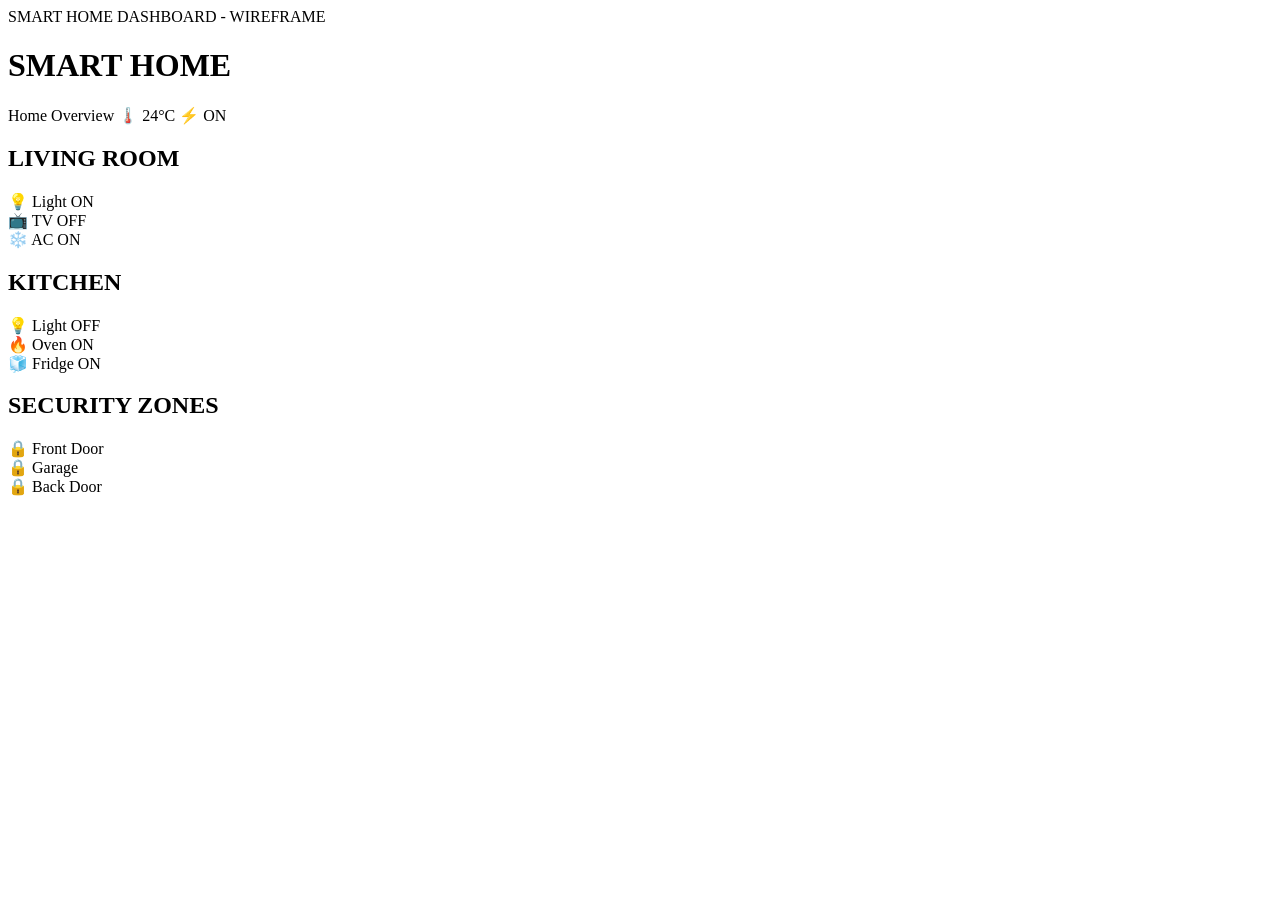
==== index.html @ 095a3918 "Add files via upload" ====
<!DOCTYPE html>
<html lang="en">
<head>
    <meta charset="UTF-8">
    <meta name="viewport" content="width=device-width, initial-scale=1.0">

    <title>Smart Home Dashboard</title>

    <link rel="stylesheet" href="style.css">
</head>

<body>

    <!-- Page Title -->
    <div class="wireframe-title">
        SMART HOME DASHBOARD - WIREFRAME
    </div>


    <!-- Main Dashboard -->
    <div class="dashboard">

        <!-- Header -->
        <header>
            <h1>SMART HOME</h1>

            <div class="overview">
                <span>Home Overview</span>
                <span>🌡️ 24°C</span>
                <span>⚡ ON</span>
            </div>
        </header>


        <!-- Living Room & Kitchen -->
        <div class="rooms">

            <!-- Living Room -->
            <section class="room">

                <h2>LIVING ROOM</h2>

                <div class="device" onclick="toggleDevice(this)">
                    <span class="icon">💡</span>
                    <span>Light</span>
                    <span class="status">ON</span>
                </div>

                <div class="device" onclick="toggleDevice(this)">
                    <span class="icon">📺</span>
                    <span>TV</span>
                    <span class="status">OFF</span>
                </div>

                <div class="device" onclick="toggleDevice(this)">
                    <span class="icon">❄️</span>
                    <span>AC</span>
                    <span class="status">ON</span>
                </div>

            </section>


            <!-- Kitchen -->
            <section class="room">

                <h2>KITCHEN</h2>

                <div class="device" onclick="toggleDevice(this)">
                    <span class="icon">💡</span>
                    <span>Light</span>
                    <span class="status">OFF</span>
                </div>

                <div class="device" onclick="toggleDevice(this)">
                    <span class="icon">🔥</span>
                    <span>Oven</span>
                    <span class="status">ON</span>
                </div>

                <div class="device" onclick="toggleDevice(this)">
                    <span class="icon">🧊</span>
                    <span>Fridge</span>
                    <span class="status">ON</span>
                </div>

            </section>

        </div>


        <!-- Security Zones -->
        <section class="security">

            <h2>SECURITY ZONES</h2>

            <div class="security-items">

                <div class="security-item">
                    <span>🔒</span>
                    <span>Front Door</span>
                </div>

                <div class="security-item">
                    <span>🔒</span>
                    <span>Garage</span>
                </div>

                <div class="security-item">
                    <span>🔒</span>
                    <span>Back Door</span>
                </div>

            </div>

        </section>

    </div>


    <!-- JavaScript -->
    <script src="script.js"></script>

</body>
</html>
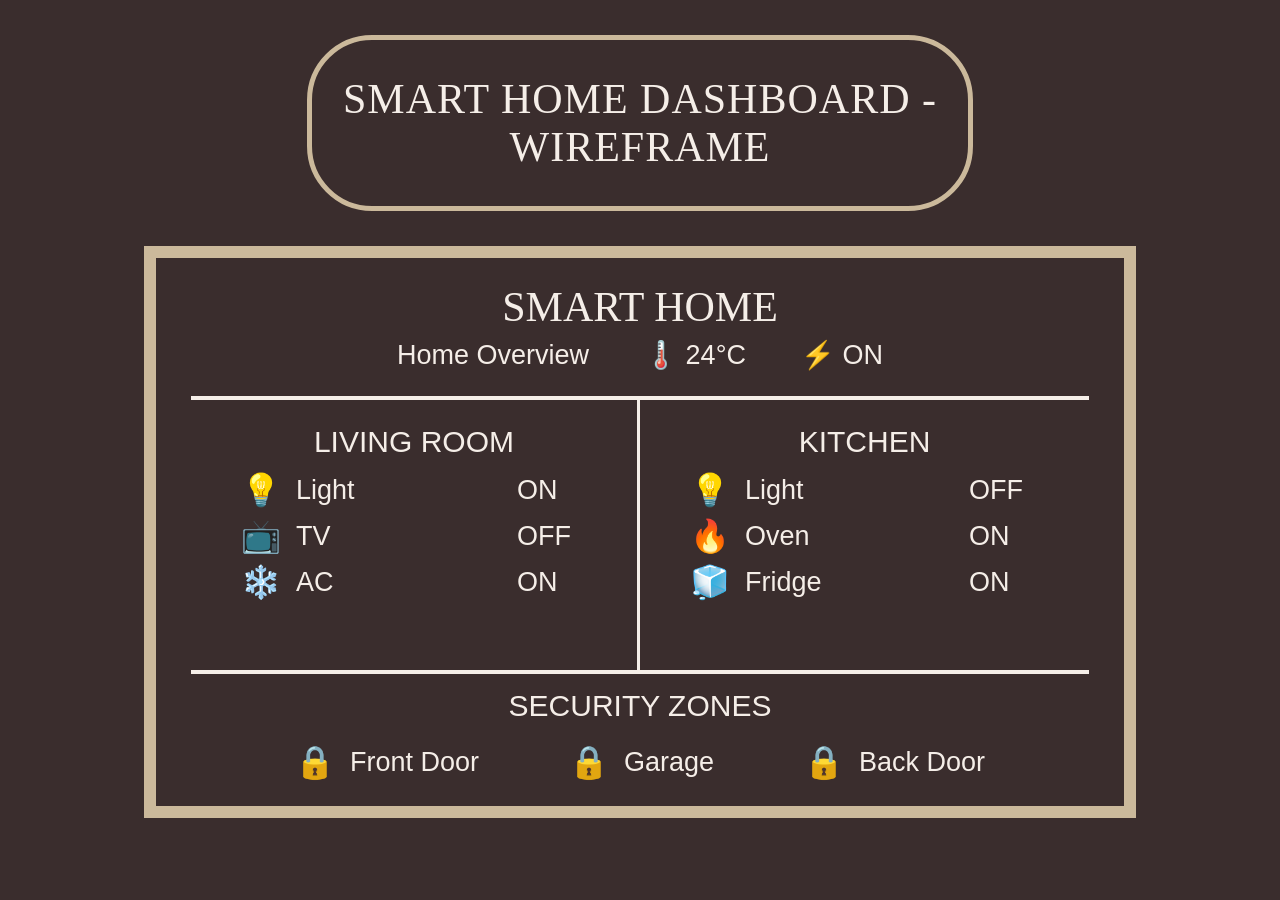
==== commit b17bc6ec: "Add files via upload" ====
--- a/index.html
+++ b/index.html
@@ -119,7 +119,7 @@
 
 
     <!-- JavaScript -->
-    <script src="script.js"></script>
+    <link rel="stylesheet" href="style.css">
 
 </body>
 </html>
--- a/style.css
+++ b/style.css
@@ -0,0 +1,212 @@
+/* =========================
+   GENERAL
+========================= */
+
+* {
+    box-sizing: border-box;
+}
+
+body {
+    margin: 0;
+    padding: 35px;
+    background-color: #3a2d2d;
+    color: #f5eee8;
+    font-family: Arial, sans-serif;
+}
+
+
+/* =========================
+   TITLE
+========================= */
+
+.wireframe-title {
+    width: 55%;
+    margin: 0 auto 35px auto;
+    padding: 35px 20px;
+
+    border: 5px solid #cbb99b;
+    border-radius: 65px;
+
+    text-align: center;
+    font-family: Georgia, serif;
+    font-size: 42px;
+    letter-spacing: 1px;
+}
+
+
+/* =========================
+   MAIN DASHBOARD
+========================= */
+
+.dashboard {
+    width: 82%;
+    margin: auto;
+
+    border: 12px solid #cbb99b;
+    padding: 25px 35px;
+
+    background-color: #3a2d2d;
+}
+
+
+/* =========================
+   HEADER
+========================= */
+
+header {
+    text-align: center;
+    padding-bottom: 25px;
+
+    border-bottom: 4px solid #f5eee8;
+}
+
+header h1 {
+    margin: 0 0 8px 0;
+
+    font-family: Georgia, serif;
+    font-size: 42px;
+    font-weight: normal;
+}
+
+.overview {
+    display: flex;
+    justify-content: center;
+    align-items: center;
+    gap: 55px;
+
+    font-size: 27px;
+}
+
+
+/* =========================
+   ROOMS
+========================= */
+
+.rooms {
+    display: grid;
+    grid-template-columns: 1fr 1fr;
+}
+
+.room {
+    padding: 25px 50px 20px 50px;
+    min-height: 270px;
+}
+
+.room:first-child {
+    border-right: 3px solid #f5eee8;
+}
+
+.room h2 {
+    margin: 0 0 12px 0;
+
+    text-align: center;
+
+    font-size: 30px;
+    font-weight: normal;
+}
+
+
+/* =========================
+   DEVICES
+========================= */
+
+.device {
+    display: grid;
+    grid-template-columns: 55px 1fr 70px;
+    align-items: center;
+
+    margin: 8px 0;
+
+    font-size: 27px;
+}
+
+.icon {
+    font-size: 32px;
+}
+
+.device span:last-child {
+    text-align: left;
+}
+
+
+/* =========================
+   SECURITY
+========================= */
+
+.security {
+    border-top: 4px solid #f5eee8;
+    padding-top: 15px;
+}
+
+.security h2 {
+    margin: 0 0 20px 0;
+
+    text-align: center;
+
+    font-size: 30px;
+    font-weight: normal;
+}
+
+.security-items {
+    display: flex;
+    justify-content: center;
+    gap: 90px;
+}
+
+.security-item {
+    display: flex;
+    align-items: center;
+    gap: 15px;
+
+    font-size: 27px;
+}
+
+.security-item span:first-child {
+    font-size: 32px;
+}
+
+
+/* =========================
+   RESPONSIVE
+========================= */
+
+@media (max-width: 900px) {
+
+    body {
+        padding: 15px;
+    }
+
+    .wireframe-title {
+        width: 90%;
+        font-size: 25px;
+    }
+
+    .dashboard {
+        width: 100%;
+        padding: 15px;
+    }
+
+    .overview {
+        gap: 15px;
+        font-size: 18px;
+    }
+
+    .rooms {
+        grid-template-columns: 1fr;
+    }
+
+    .room:first-child {
+        border-right: none;
+        border-bottom: 3px solid #f5eee8;
+    }
+
+    .security-items {
+        flex-direction: column;
+        gap: 15px;
+        align-items: center;
+    }
+
+    .device {
+        font-size: 21px;
+    }
+}
--- a/style.css
+++ b/style.css
@@ -0,0 +1,212 @@
+/* =========================
+   GENERAL
+========================= */
+
+* {
+    box-sizing: border-box;
+}
+
+body {
+    margin: 0;
+    padding: 35px;
+    background-color: #3a2d2d;
+    color: #f5eee8;
+    font-family: Arial, sans-serif;
+}
+
+
+/* =========================
+   TITLE
+========================= */
+
+.wireframe-title {
+    width: 55%;
+    margin: 0 auto 35px auto;
+    padding: 35px 20px;
+
+    border: 5px solid #cbb99b;
+    border-radius: 65px;
+
+    text-align: center;
+    font-family: Georgia, serif;
+    font-size: 42px;
+    letter-spacing: 1px;
+}
+
+
+/* =========================
+   MAIN DASHBOARD
+========================= */
+
+.dashboard {
+    width: 82%;
+    margin: auto;
+
+    border: 12px solid #cbb99b;
+    padding: 25px 35px;
+
+    background-color: #3a2d2d;
+}
+
+
+/* =========================
+   HEADER
+========================= */
+
+header {
+    text-align: center;
+    padding-bottom: 25px;
+
+    border-bottom: 4px solid #f5eee8;
+}
+
+header h1 {
+    margin: 0 0 8px 0;
+
+    font-family: Georgia, serif;
+    font-size: 42px;
+    font-weight: normal;
+}
+
+.overview {
+    display: flex;
+    justify-content: center;
+    align-items: center;
+    gap: 55px;
+
+    font-size: 27px;
+}
+
+
+/* =========================
+   ROOMS
+========================= */
+
+.rooms {
+    display: grid;
+    grid-template-columns: 1fr 1fr;
+}
+
+.room {
+    padding: 25px 50px 20px 50px;
+    min-height: 270px;
+}
+
+.room:first-child {
+    border-right: 3px solid #f5eee8;
+}
+
+.room h2 {
+    margin: 0 0 12px 0;
+
+    text-align: center;
+
+    font-size: 30px;
+    font-weight: normal;
+}
+
+
+/* =========================
+   DEVICES
+========================= */
+
+.device {
+    display: grid;
+    grid-template-columns: 55px 1fr 70px;
+    align-items: center;
+
+    margin: 8px 0;
+
+    font-size: 27px;
+}
+
+.icon {
+    font-size: 32px;
+}
+
+.device span:last-child {
+    text-align: left;
+}
+
+
+/* =========================
+   SECURITY
+========================= */
+
+.security {
+    border-top: 4px solid #f5eee8;
+    padding-top: 15px;
+}
+
+.security h2 {
+    margin: 0 0 20px 0;
+
+    text-align: center;
+
+    font-size: 30px;
+    font-weight: normal;
+}
+
+.security-items {
+    display: flex;
+    justify-content: center;
+    gap: 90px;
+}
+
+.security-item {
+    display: flex;
+    align-items: center;
+    gap: 15px;
+
+    font-size: 27px;
+}
+
+.security-item span:first-child {
+    font-size: 32px;
+}
+
+
+/* =========================
+   RESPONSIVE
+========================= */
+
+@media (max-width: 900px) {
+
+    body {
+        padding: 15px;
+    }
+
+    .wireframe-title {
+        width: 90%;
+        font-size: 25px;
+    }
+
+    .dashboard {
+        width: 100%;
+        padding: 15px;
+    }
+
+    .overview {
+        gap: 15px;
+        font-size: 18px;
+    }
+
+    .rooms {
+        grid-template-columns: 1fr;
+    }
+
+    .room:first-child {
+        border-right: none;
+        border-bottom: 3px solid #f5eee8;
+    }
+
+    .security-items {
+        flex-direction: column;
+        gap: 15px;
+        align-items: center;
+    }
+
+    .device {
+        font-size: 21px;
+    }
+}
